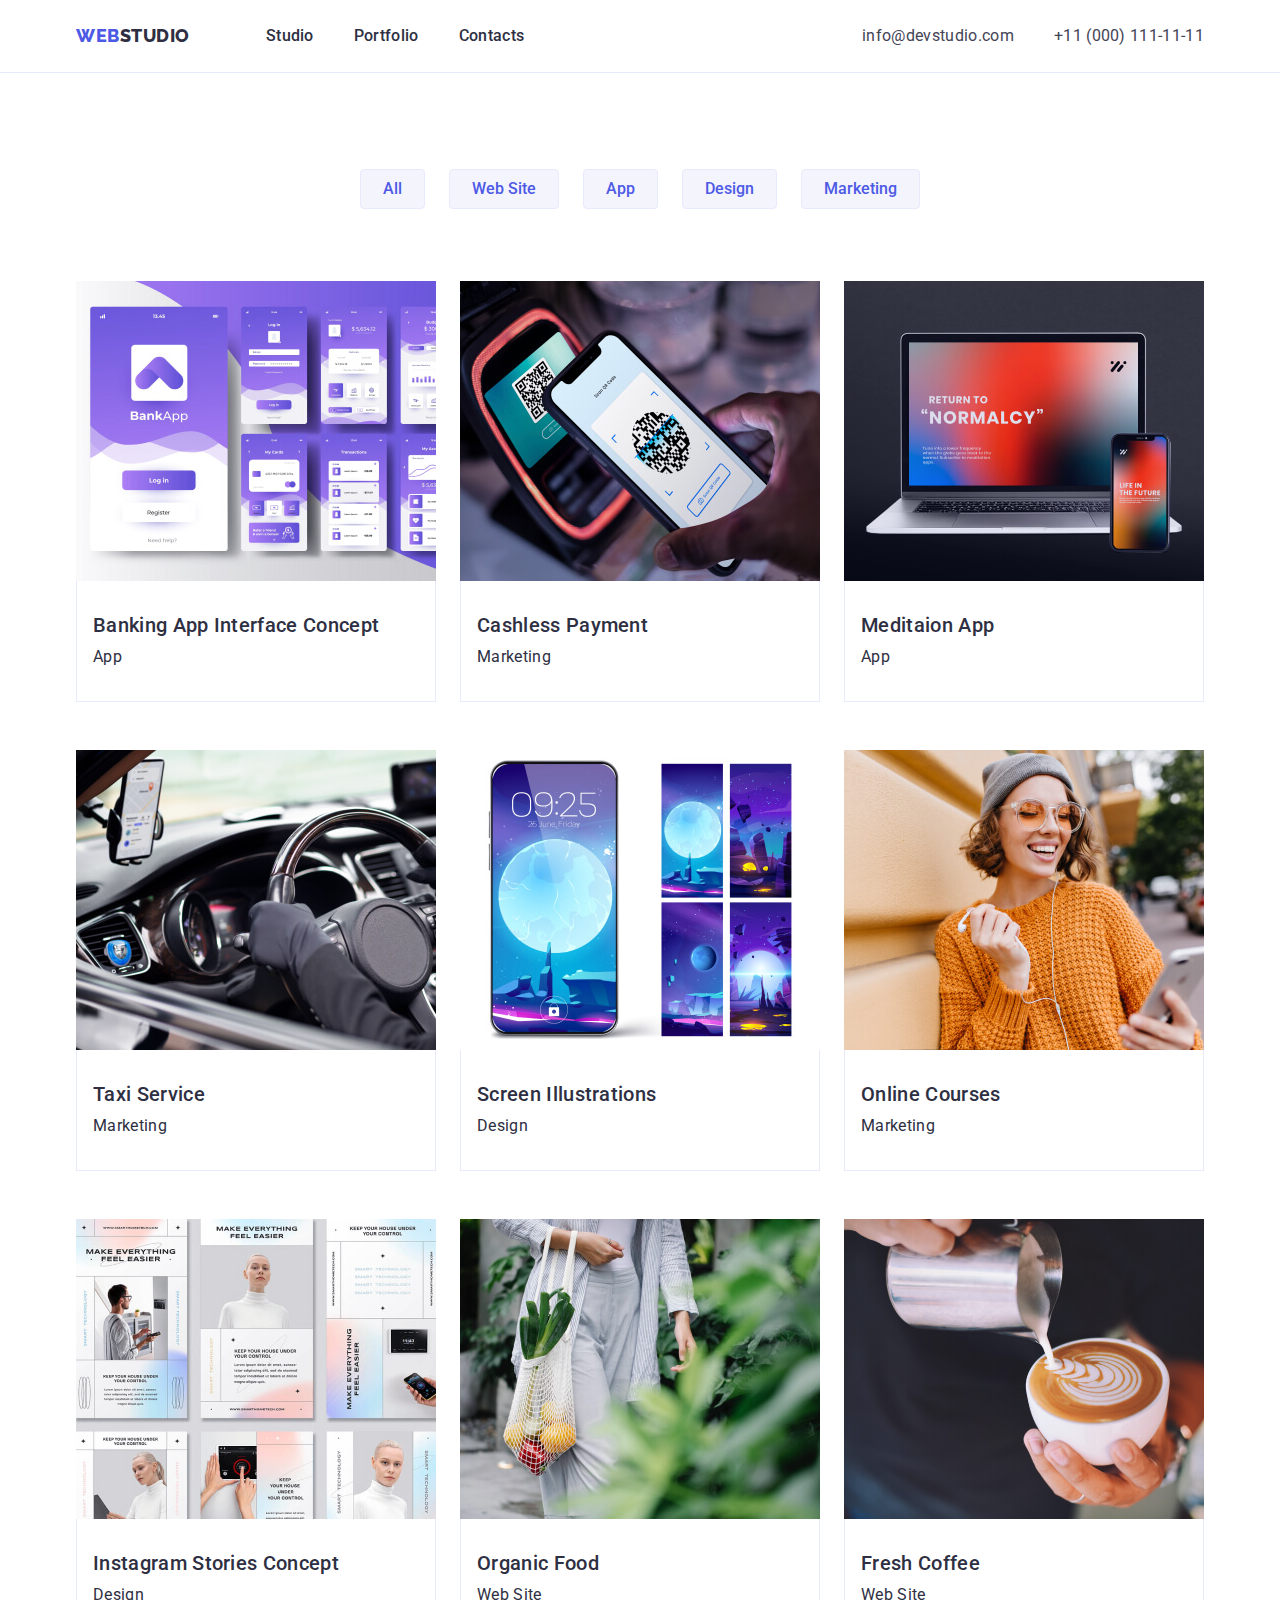
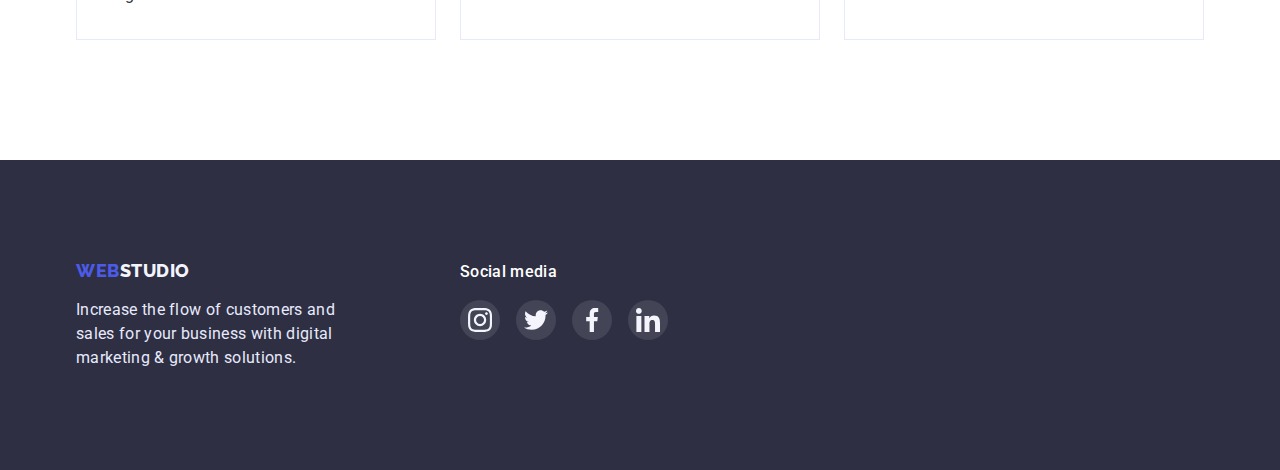
==== portfolio.html @ 0580f4c3 "add modal" ====
<!DOCTYPE html>
<html lang="en">
  <head>
    <meta charset="UTF-8" />
    <meta http-equiv="X-UA-Compatible" content="IE=edge" />
    <meta name="viewport" content="width=device-width, initial-scale=1.0" />

    <title>Portfolio</title>

    <link
      rel="stylesheet"
      href="https://cdn.jsdelivr.net/npm/modern-normalize@1.1.0/modern-normalize.min.css"
    />
    <link rel="preconnect" href="https://fonts.googleapis.com" />
    <link rel="preconnect" href="https://fonts.gstatic.com" crossorigin />
    <link
      href="https://fonts.googleapis.com/css2?family=Raleway:wght@800&family=Roboto:wght@400;500;700&display=swap"
      rel="stylesheet"
    />

    <link rel="stylesheet" href="./css/styles.css" />
  </head>
  <body>
    <header class="header">
      <div class="container page-heder-container">
        <nav class="page-nav">
          <a class="logo" href="./index.html"
            ><span class="logo-web">Web</span>Studio</a
          >
          <ul class="menu-list">
            <li class="menu-item">
              <a class="menu-link link" href="./index.html">Studio</a>
            </li>
            <li class="menu-item">
              <a class="menu-link link" href="./portfolio.html">Portfolio</a>
            </li>
            <li class="menu-item">
              <a class="menu-link link" href="">Contacts</a>
            </li>
          </ul>
        </nav>
        <ul class="header-contacts">
          <li>
            <a class="contact email" href="mailto:info@devstudio.com"
              >info@devstudio.com</a
            >
          </li>
          <li>
            <a class="contact phone" href="tel:+110001111111"
              >+11 (000) 111-11-11</a
            >
          </li>
        </ul>
      </div>
    </header>
    <!-- Main -->
    <main>
      <!-- Filter -->
      <section class="section examples">
        <div class="container">
          <h1 class="visually-hidden">Portfolio</h1>
          <ul class="list examples">
            <li class="filter-item"><button class="filter-btn">All</button></li>
            <li class="filter-item">
              <button class="filter-btn">Web Site</button>
            </li>
            <li class="filter-item"><button class="filter-btn">App</button></li>
            <li class="filter-item">
              <button class="filter-btn">Design</button>
            </li>
            <li class="filter-item">
              <button class="filter-btn">Marketing</button>
            </li>
          </ul>
          <!-- Hero -->
          <h2 class="visually-hidden">Examples</h2>
          <div class="examples-block">
            <ul class="list examples-item">
              <li class="examples-card">
                <a href="#" class="examples-link"><img
                  class="examples-img"
                  src="./images/examples/banking_app.jpg"
                  alt="Banking_App"
                  width="360"
                />
                <div class="card-text">
                  <h3 class="section-subtitle examples-name">
                    Banking App Interface Concept
                  </h3>
                  <p class="product-type">App</p>
                </div></a>
              </li>
              <li class="examples-card">
                <a href="#" class="examples-link"><img
                  class="examples-img"
                  src="./images/examples/cashless_payment_marketing.jpg"
                  alt="Cashless_Payment"
                  width="360"
                />
                <div class="card-text">
                  <h3 class="section-subtitle examples-name">
                    Cashless Payment
                  </h3>
                  <p class="product-type">Marketing</p>
                </div></a>
              </li>
              <li class="examples-card">
                <a href="#" class="examples-link"><img
                  class="examples-img"
                  src="./images/examples/meditaion_app.jpg"
                  alt="Meditaion_App"
                  width="360"
                />
                <div class="card-text">
                  <h3 class="section-subtitle examples-name">Meditaion App</h3>
                  <p class="product-type">App</p>
                </div></a>
              </li>
              <li class="examples-card">
                <a href="#" class="examples-link"><img
                  class="examples-img"
                  src="./images/examples/taxi_service_marketing.jpg"
                  alt="Taxi_Service"
                  width="360"
                />
                <div class="card-text">
                  <h3 class="section-subtitle examples-name">Taxi Service</h3>
                  <p class="product-type">Marketing</p>
                </div></a>
              </li>
              <li class="examples-card">
                <a href="#" class="examples-link"><img
                  class="examples-img"
                  src="./images/examples/screen_illustrations_design.jpg"
                  alt="Screen_Illustrations"
                  width="360"
                />
                <div class="card-text">
                  <h3 class="section-subtitle examples-name">
                    Screen Illustrations
                  </h3>
                  <p class="product-type">Design</p>
                </div></a>
              </li>
              <li class="examples-card">
                <a href="#" class="examples-link"><img
                  class="examples-img"
                  src="./images/examples/online_courses_marketing.jpg"
                  alt="Online_Courses"
                  width="360"
                />
                <div class="card-text">
                  <h3 class="section-subtitle examples-name">Online Courses</h3>
                  <p class="product-type">Marketing</p>
                </div></a>
              </li>
              <li class="examples-card">
                <a href="#" class="examples-link"><img
                  class="examples-img"
                  src="./images/examples/instagram_stories_concept_design.jpg"
                  alt="Instagram_Stories_Concept"
                  width="360"
                />
                <div class="card-text">
                  <h3 class="section-subtitle examples-name">
                    Instagram Stories Concept
                  </h3>
                  <p class="product-type">Design</p>
                </div></a>
              </li>
              <li class="examples-card">
                <a href="#" class="examples-link"><img
                  class="examples-img"
                  src="./images/examples/organic_food_web_site.jpg"
                  alt="Organic_Food"
                  width="360"
                />
                <div class="card-text">
                  <h3 class="section-subtitle examples-name">Organic Food</h3>
                  <p class="product-type">Web Site</p>
                </div></a>
              </li>
              <li class="examples-card">
                <a href="#" class="examples-link"><img
                  class="examples-img"
                  src="./images/examples/fresh_coffee_web_site.jpg"
                  alt="Fresh_Coffee"
                  width="360"
                />
                <div class="card-text">
                  <h3 class="section-subtitle examples-name">Fresh Coffee</h3>
                  <p class="product-type">Web Site</p>
                </div></a>
              </li>
            </ul>
          </div>
        </div>
      </section>
    </main>
    <!-- Footer -->
    <footer class="footer">
      <div class="container footer-content">
        <div><a class="footer-logo" href="./index.html"
          ><span class="logo-web">Web</span>Studio</a
        >
        <p class="footer-description">
          Increase the flow of customers and sales for your business with
          digital marketing & growth solutions.
        </p></div>
        <div class="footer-social-media">
          <p class="footer-subtitle">Social media</p>
          <ul class="list footer-social-media-list">
            <li class="footer-social-media-icon">
              <a href="#"
                ><svg class="footer-social-media-item" width="24" height="24">
                  <use href="./images/icons.svg#icon-instagram"></use></svg
              ></a>
            </li>
            <li class="footer-social-media-icon">
              <a href="#"
                ><svg class="footer-social-media-item" width="24" height="24">
                  <use href="./images/icons.svg#icon-twitter"></use></svg
              ></a>
            </li>
            <li class="footer-social-media-icon">
              <a href="#"
                ><svg class="footer-social-media-item" width="24" height="24">
                  <use href="./images/icons.svg#icon-facebook"></use></svg
              ></a>
            </li>
            <li class="footer-social-media-icon">
              <a href="#"
                ><svg class="footer-social-media-item" width="24" height="24">
                  <use href="./images/icons.svg#icon-linkedin"></use></svg
              ></a>
            </li>
          </ul>
        </div>
      </div>
    </footer>
  </body>
</html>
---- css/styles.css ----
:root {
  --primary-brand-color: #4d5ae5;
  --pressed-state-color: #404bbf;
  --dark-headings-color: #2e2f42;
  --success-messages-color: #31d0aa;
  --dark-body-color: #434455;
  --helper-text-color: #8e8f99;
  --footer-text-color: #e7e9fc;
  --light-mode-color: #f4f4fd;
  --body-dackground-color: #ffffff;
  --customers-background: #e5e5e5;
}

body {
  background-color: var(--body-dackground-color);
  font-weight: 400;
  color: var(--dark-body-color);
  font-family: Roboto, sans-serif;
  letter-spacing: 0.02em;
  font-size: 16px;
  line-height: 1.5;
}

/* =============== COMPONENTS =============== */

* {
  text-decoration: none;
}

h1,
h2,
h3,
h4,
p {
  margin-top: 0;
  margin-bottom: 0;
}

ul,
ol {
  margin-top: 0;
  margin-bottom: 0;
  margin-left: 0;
  padding-left: 0;
  list-style: none;
}

img {
  display: block;
  min-width: 100%;
  height: auto;
}

button {
  cursor: pointer;
}

.section {
  padding-top: 120px;
  padding-bottom: 120px;
}

.link:hover,
.link:focus,
.contact:hover,
.contact:focus {
  color: var(--pressed-state-color);
}

.section-subtitle {
  font-weight: 500;
  font-size: 20px;
  line-height: 1.2;
  margin-bottom: 8px;
}

.description {
  font-size: 16px;
  line-height: 1.5;
}

.section-title {
  font-weight: 700;
  font-size: 36px;
  line-height: 1.11;
  margin-bottom: 72px;
  text-align: center;
}

.container {
  margin: 0 auto;
  max-width: 1158px;
  padding: 0 15px;
}

.visually-hidden {
  position: absolute;
  width: 1px;
  height: 1px;
  margin: -1px;
  border: 0;
  padding: 0;

  white-space: nowrap;
  clip-path: inset(100%);
  clip: rect(0 0 0 0);
  overflow: hidden;
}

/* =============== \COMPONENTS =============== */

/* =============== HEADER =============== */
.header {
  border-bottom: 1px solid #e7e9fc;
}

.page-heder-container {
  display: flex;
  align-items: center;
}

.page-nav {
  display: flex;
  align-items: center;
}

.menu-list {
  display: flex;
  align-items: center;
}

.header-contacts {
  display: flex;
  align-items: center;
  margin-left: auto;
}

.contact.email {
  margin-right: 40px;
}

.contact.email,
.contact.phone {
  display: block;
  padding-top: 24px;
  padding-bottom: 24px;
}

.menu-item:not(:last-child) {
  margin-right: 40px;
}

.logo {
  color: var(--dark-headings-color);
  font-family: "Raleway", sans-serif;
  font-weight: 800;
  font-size: 18px;
  line-height: 1.2;
  display: flex;
  letter-spacing: 0.03em;
  text-transform: uppercase;
  margin-right: 76px;
  padding-top: 24px;
  padding-bottom: 24px;
}

.logo-web {
  color: var(--primary-brand-color);
}
/* nav section */
.link {
  display: block;
  padding-top: 24px;
  padding-bottom: 24px;
  color: var(--dark-headings-color);
  font-weight: 500;
  font-size: 16px;
  line-height: 1.5;
  text-decoration: none;
}

.contact {
  color: var(--dark-body-color);
  font-style: normal;
  font-size: 16px;
  line-height: 1.5;
  text-decoration: none;
  text-transform: none;
}

/* =============== \HEADER =============== */

/* =============== HERO =============== */

.section-hero {
  padding-top: 188px;
  padding-bottom: 188px;
  max-width: 1440;
  text-align: center;
  background-image: linear-gradient(
      rgba(46, 47, 66, 0.7),
      rgba(46, 47, 66, 0.7)
    ),
    url(../images/people-office.jpg);
  background-position: center;
  background-repeat: no-repeat;
  background-size: cover;
}

.hero-title {
  max-width: 496px;
  margin-left: auto;
  margin-right: auto;

  color: #ffffff;
  font-size: 56px;
  line-height: 1.1;
  text-align: center;
  margin-bottom: 48px;
}

.button {
  display: inline-block;
  border-radius: 4px;
  padding: 16px 32px;
  font-weight: 500;
  color: #ffffff;
  background-color: var(--primary-brand-color);
  border: 1px solid transparent;
}

.button:hover,
.button:focus {
  background-color: var(--pressed-state-color);
}

/* =============== \HERO =============== */

/* =============== ADVANTAGES =============== */

.section.advantages {
  padding-bottom: 60px;
}

.list.advantages-list {
  display: flex;
  justify-content: space-between;
}

.advantages-wrapper {
  display: flex;
  width: 264px;
  height: 112px;
  background-color: var(--light-mode-color);
  border-radius: 4px;
  margin-bottom: 8px;
  justify-content: center;
  align-items: center;
}

.advantages-item:not(:last-child) {
  margin-right: 24px;
}

/* =============== \ADVANTAGES =============== */

/* =============== WORKS =============== */

.section.works {
  padding-top: 60px;
}

.works-img {
  display: flex;
  flex-wrap: wrap;
  gap: 24px;
}

/* =============== \WORKS =============== */

/* =============== TEAM =============== */

.team {
  background-color: var(--light-mode-color);
}

.employees {
  display: flex;
  flex-wrap: wrap;
  gap: 24px;
}

.employees-card div {
  padding-top: 32px;
  padding-bottom: 32px;
  text-align: center;
}

.employees-card div p {
  margin-bottom: 8px;
}

.employees-card {
  flex-basis: calc((100% - 72px) / 4);
  background-color: #ffffff;
  box-shadow: 0px 1px 6px rgba(46, 47, 66, 0.08),
    0px 1px 1px rgba(46, 47, 66, 0.16), 0px 2px 1px rgba(46, 47, 66, 0.08);
  border-radius: 0px 0px 4px 4px;
}

.social-media-list {
  display: flex;
  padding-left: 16px;
  padding-right: 16px;
  justify-content: space-between;
  align-items: center;
}

.social-media-icon a {
  display: inline-flex;
  justify-content: center;
  align-items: center;
  padding: 4px;
  border-radius: 9999px;
  width: 40px;
  height: 40px;
  background-color: var(--primary-brand-color);
  border-radius: 50%;
}

.social-media-icon a:hover,
.social-media-icon a:focus {
  background-color: var(--pressed-state-color);
}

.social-media-item {
  display: inline-flex;
  justify-content: center;
  align-items: center;
  fill: var(--light-mode-color);
}

/* =============== \TEAM =============== */

/* =============== Customers =============== */

.customers {
  text-align: center;
}

.customers-list {
  display: flex;
  justify-content: space-between;
}

.customers-list-item {
  display: flex;
  justify-content: center;
  align-items: center;
}

.customers-list-link {
  display: flex;
  width: 168px;
  justify-content: center;
  align-items: center;
  height: 88px;
  border: 1px solid var(--helper-text-color);
  border-radius: 4px;
  fill: var(--helper-text-color);
}

.customers-list-link:hover,
.customers-list-link:focus {
  border: 1px solid var(--pressed-state-color);
  fill: var(--pressed-state-color);
  transition: 0.3s;
}

/* =============== Customers =============== */

/* =============== FOOTER =============== */

.footer {
  padding-top: 100px;
  padding-bottom: 100px;
  background-color: var(--dark-headings-color);
}

.footer-content {
  display: flex;
  align-items: baseline;
}

.footer-logo {
  color: var(--light-mode-color);
  font-family: "Raleway", sans-serif;
  font-weight: 800;
  font-size: 18px;
  line-height: 1.2;
  display: flex;
  letter-spacing: 0.03em;
  text-transform: uppercase;
  text-decoration: none;
  margin-bottom: 16px;
}

.footer-description {
  max-width: 264px;
  color: var(--footer-text-color);
}

.footer-subtitle {
  font-weight: 500;
  color: #ffffff;
  margin-bottom: 16px;
}

.footer-social-media-list {
  display: flex;
  max-width: 208px;
  align-items: center;
  gap: 16px;
}

.footer-social-media {
  margin-left: 120px;
}

.footer-social-media-icon a {
  display: inline-flex;
  justify-content: center;
  align-items: center;
  border-radius: 9999px;
  width: 40px;
  height: 40px;
  background-color: var(--dark-body-color);
}

.footer-social-media-icon a:hover,
.footer-social-media-icon a:focus {
  background-color: var(--success-messages-color);
}

.footer-social-media-item {
  display: inline-flex;
  justify-content: center;
  align-items: center;
  fill: var(--light-mode-color);
}

/* =============== \FOOTER =============== */

/* =============== PORTFOLIO =============== */

.section.examples {
  padding-top: 96px;
}

.list.examples {
  margin-bottom: 72px;
  gap: 24px;
}

.filter-btn {
  display: inline-block;
  border-radius: 4px;
  padding: 10px 22px;
  font-weight: 500;
  color: var(--primary-brand-color);
  background-color: var(--light-mode-color);
  border: 1px solid var(--footer-text-color);
}

.filter-btn:hover,
.filter-btn:focus {
  color: var(--body-dackground-color);
  background-color: var(--pressed-state-color);
  box-shadow: 0px 3px 1px rgba(0, 0, 0, 0.1), 0px 2px 1px rgba(0, 0, 0, 0.08),
    0px 2px 2px rgba(0, 0, 0, 0.12);
}

.examples {
  display: flex;
  justify-content: center;
}

.examples-item {
  display: flex;
  flex-wrap: wrap;
  gap: 48px 24px;
}

.card-text {
  padding-top: 32px;
  padding-bottom: 32px;
  padding-left: 16px;
  border: 1px solid #e7e9fc;
  border-top: none;
}

.examples-card {
  width: calc((100% - 2 * 24px) / 3);
  min-width: 360px;
}

.examples-link {
  display: block;
  color: var(--dark-headings-color)
}

.examples-link:hover {
  cursor: pointer;
  box-shadow: 0px 1px 6px rgba(46, 47, 66, 0.08),
    0px 1px 1px rgba(46, 47, 66, 0.16), 0px 2px 1px rgba(46, 47, 66, 0.08);
}

/* =============== /PORTFOLIO =============== */
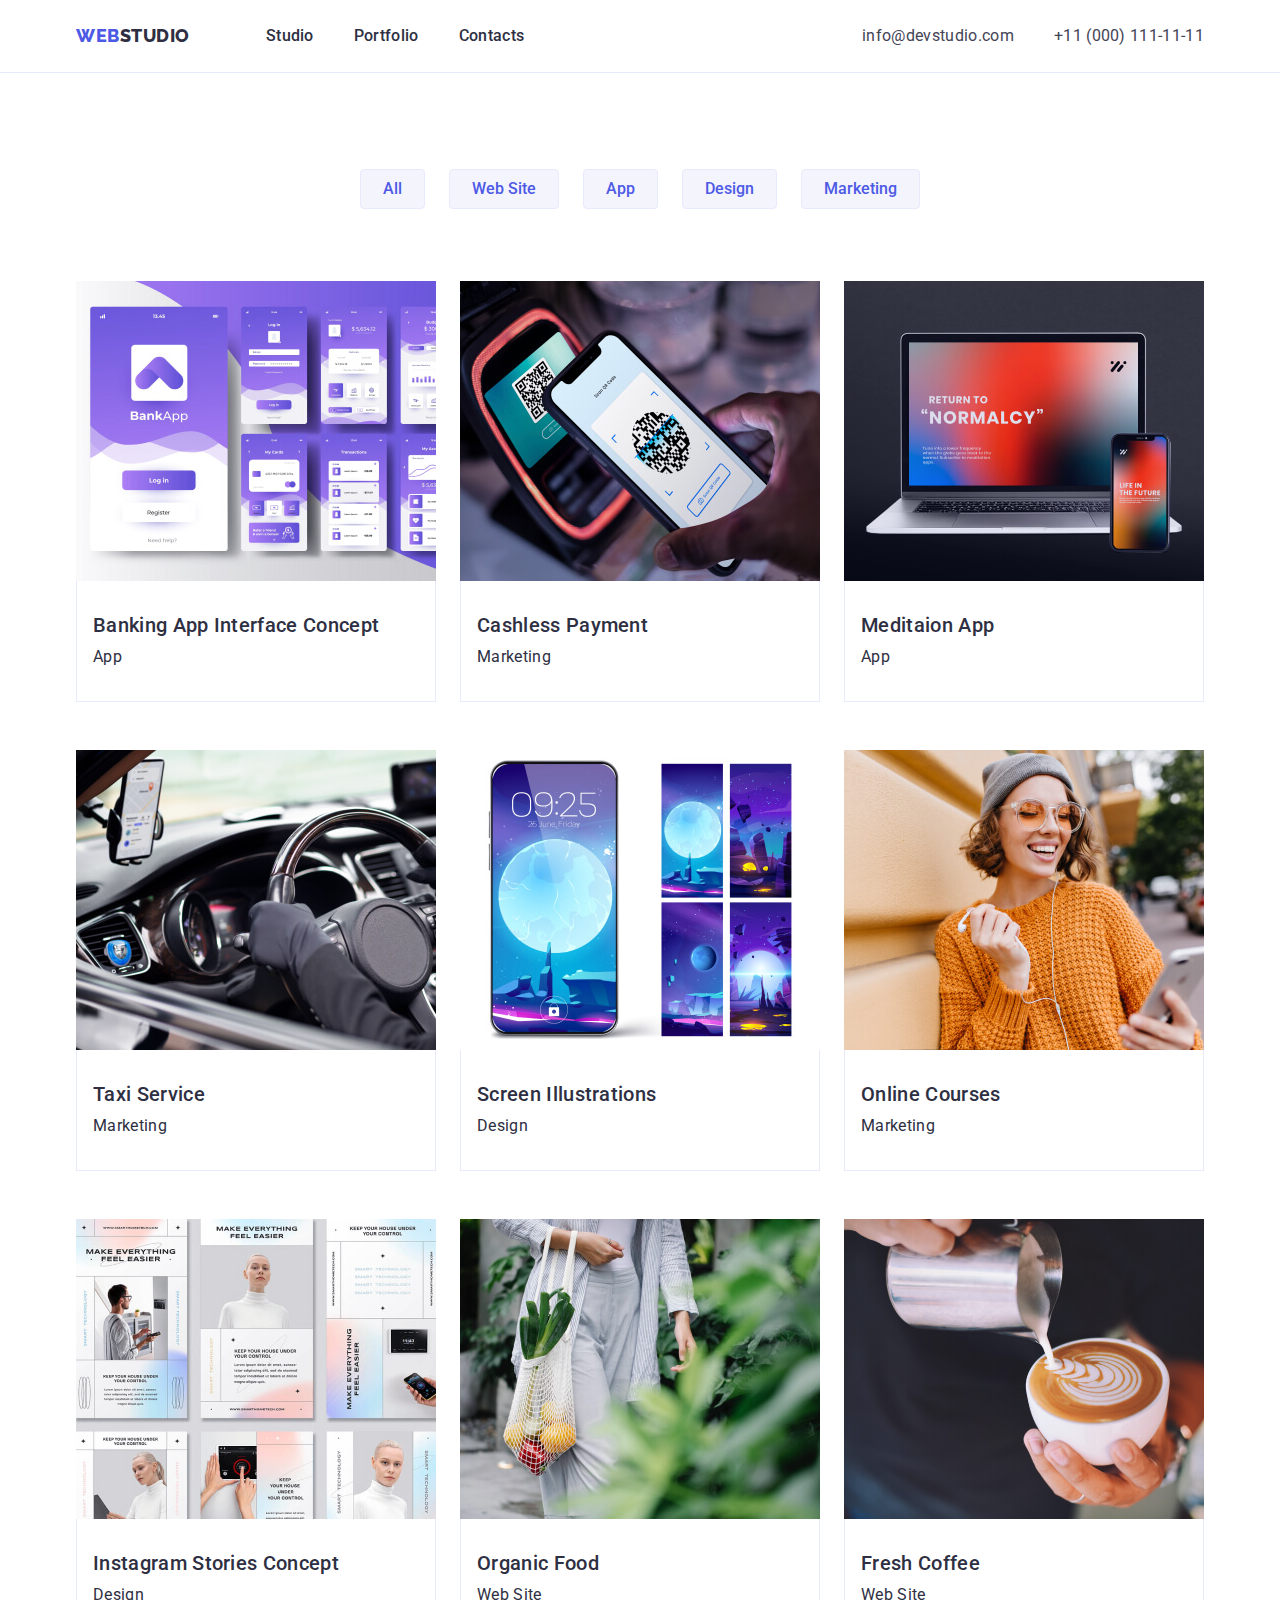
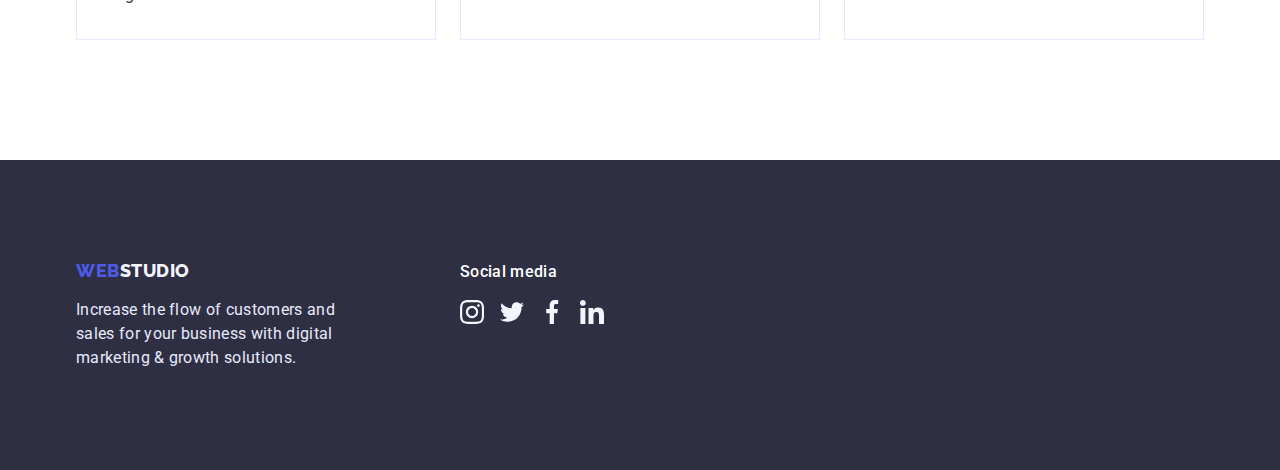
==== commit 6aa1f63e: "add modal" ====
--- a/portfolio.html
+++ b/portfolio.html
@@ -77,120 +77,205 @@
           <div class="examples-block">
             <ul class="list examples-item">
               <li class="examples-card">
-                <a href="#" class="examples-link"><img
-                  class="examples-img"
-                  src="./images/examples/banking_app.jpg"
-                  alt="Banking_App"
-                  width="360"
-                />
-                <div class="card-text">
-                  <h3 class="section-subtitle examples-name">
-                    Banking App Interface Concept
-                  </h3>
-                  <p class="product-type">App</p>
-                </div></a>
-              </li>
-              <li class="examples-card">
-                <a href="#" class="examples-link"><img
-                  class="examples-img"
-                  src="./images/examples/cashless_payment_marketing.jpg"
-                  alt="Cashless_Payment"
-                  width="360"
-                />
-                <div class="card-text">
-                  <h3 class="section-subtitle examples-name">
-                    Cashless Payment
-                  </h3>
-                  <p class="product-type">Marketing</p>
-                </div></a>
-              </li>
-              <li class="examples-card">
-                <a href="#" class="examples-link"><img
-                  class="examples-img"
-                  src="./images/examples/meditaion_app.jpg"
-                  alt="Meditaion_App"
-                  width="360"
-                />
-                <div class="card-text">
-                  <h3 class="section-subtitle examples-name">Meditaion App</h3>
-                  <p class="product-type">App</p>
-                </div></a>
-              </li>
-              <li class="examples-card">
-                <a href="#" class="examples-link"><img
-                  class="examples-img"
-                  src="./images/examples/taxi_service_marketing.jpg"
-                  alt="Taxi_Service"
-                  width="360"
-                />
-                <div class="card-text">
-                  <h3 class="section-subtitle examples-name">Taxi Service</h3>
-                  <p class="product-type">Marketing</p>
-                </div></a>
-              </li>
-              <li class="examples-card">
-                <a href="#" class="examples-link"><img
-                  class="examples-img"
-                  src="./images/examples/screen_illustrations_design.jpg"
-                  alt="Screen_Illustrations"
-                  width="360"
-                />
-                <div class="card-text">
-                  <h3 class="section-subtitle examples-name">
-                    Screen Illustrations
-                  </h3>
-                  <p class="product-type">Design</p>
-                </div></a>
-              </li>
-              <li class="examples-card">
-                <a href="#" class="examples-link"><img
-                  class="examples-img"
-                  src="./images/examples/online_courses_marketing.jpg"
-                  alt="Online_Courses"
-                  width="360"
-                />
-                <div class="card-text">
-                  <h3 class="section-subtitle examples-name">Online Courses</h3>
-                  <p class="product-type">Marketing</p>
-                </div></a>
-              </li>
-              <li class="examples-card">
-                <a href="#" class="examples-link"><img
-                  class="examples-img"
-                  src="./images/examples/instagram_stories_concept_design.jpg"
-                  alt="Instagram_Stories_Concept"
-                  width="360"
-                />
-                <div class="card-text">
-                  <h3 class="section-subtitle examples-name">
-                    Instagram Stories Concept
-                  </h3>
-                  <p class="product-type">Design</p>
-                </div></a>
-              </li>
-              <li class="examples-card">
-                <a href="#" class="examples-link"><img
-                  class="examples-img"
-                  src="./images/examples/organic_food_web_site.jpg"
-                  alt="Organic_Food"
-                  width="360"
-                />
-                <div class="card-text">
-                  <h3 class="section-subtitle examples-name">Organic Food</h3>
-                  <p class="product-type">Web Site</p>
-                </div></a>
-              </li>
-              <li class="examples-card">
-                <a href="#" class="examples-link"><img
-                  class="examples-img"
-                  src="./images/examples/fresh_coffee_web_site.jpg"
-                  alt="Fresh_Coffee"
-                  width="360"
-                />
-                <div class="card-text">
-                  <h3 class="section-subtitle examples-name">Fresh Coffee</h3>
-                  <p class="product-type">Web Site</p>
-                </div></a>
+                <a href="#" class="examples-link"
+                  ><div class="examples-card-img-wraper">
+                    <img
+                      class="examples-img"
+                      src="./images/examples/banking_app.jpg"
+                      alt="Banking_App"
+                      width="360"
+                    />
+                    <p class="overlay">
+                      14 Stylish and User-Friendly App Design Concepts · Task
+                      Manager App · Calorie Tracker App · Exotic Fruit Ecommerce
+                      App · Cloud Storage App
+                    </p>
+                  </div>
+                  <div class="card-text">
+                    <h3 class="section-subtitle examples-name">
+                      Banking App Interface Concept
+                    </h3>
+                    <p class="product-type">App</p>
+                  </div></a
+                >
+              </li>
+              <li class="examples-card">
+                <a href="#" class="examples-link"
+                  ><div class="examples-card-img-wraper">
+                    <img
+                      class="examples-img"
+                      src="./images/examples/cashless_payment_marketing.jpg"
+                      alt="Cashless_Payment"
+                      width="360"
+                    />
+                    <p class="overlay">
+                      14 Stylish and User-Friendly App Design Concepts · Task
+                      Manager App · Calorie Tracker App · Exotic Fruit Ecommerce
+                      App · Cloud Storage App
+                    </p>
+                  </div>
+                  <div class="card-text">
+                    <h3 class="section-subtitle examples-name">
+                      Cashless Payment
+                    </h3>
+                    <p class="product-type">Marketing</p>
+                  </div></a
+                >
+              </li>
+              <li class="examples-card">
+                <a href="#" class="examples-link"
+                  ><div class="examples-card-img-wraper">
+                    <img
+                      class="examples-img"
+                      src="./images/examples/meditaion_app.jpg"
+                      alt="Meditaion_App"
+                      width="360"
+                    />
+                    <p class="overlay">
+                      14 Stylish and User-Friendly App Design Concepts · Task
+                      Manager App · Calorie Tracker App · Exotic Fruit Ecommerce
+                      App · Cloud Storage App
+                    </p>
+                  </div>
+                  <div class="card-text">
+                    <h3 class="section-subtitle examples-name">
+                      Meditaion App
+                    </h3>
+                    <p class="product-type">App</p>
+                  </div></a
+                >
+              </li>
+              <li class="examples-card">
+                <a href="#" class="examples-link"
+                  ><div class="examples-card-img-wraper">
+                    <img
+                      class="examples-img"
+                      src="./images/examples/taxi_service_marketing.jpg"
+                      alt="Taxi_Service"
+                      width="360"
+                    />
+                    <p class="overlay">
+                      14 Stylish and User-Friendly App Design Concepts · Task
+                      Manager App · Calorie Tracker App · Exotic Fruit Ecommerce
+                      App · Cloud Storage App
+                    </p>
+                  </div>
+                  <div class="card-text">
+                    <h3 class="section-subtitle examples-name">Taxi Service</h3>
+                    <p class="product-type">Marketing</p>
+                  </div></a
+                >
+              </li>
+              <li class="examples-card">
+                <a href="#" class="examples-link"
+                  ><div class="examples-card-img-wraper">
+                    <img
+                      class="examples-img"
+                      src="./images/examples/screen_illustrations_design.jpg"
+                      alt="Screen_Illustrations"
+                      width="360"
+                    />
+                    <p class="overlay">
+                      14 Stylish and User-Friendly App Design Concepts · Task
+                      Manager App · Calorie Tracker App · Exotic Fruit Ecommerce
+                      App · Cloud Storage App
+                    </p>
+                  </div>
+                  <div class="card-text">
+                    <h3 class="section-subtitle examples-name">
+                      Screen Illustrations
+                    </h3>
+                    <p class="product-type">Design</p>
+                  </div></a
+                >
+              </li>
+              <li class="examples-card">
+                <a href="#" class="examples-link"
+                  ><div class="examples-card-img-wraper">
+                    <img
+                      class="examples-img"
+                      src="./images/examples/online_courses_marketing.jpg"
+                      alt="Online_Courses"
+                      width="360"
+                    />
+                    <p class="overlay">
+                      14 Stylish and User-Friendly App Design Concepts · Task
+                      Manager App · Calorie Tracker App · Exotic Fruit Ecommerce
+                      App · Cloud Storage App
+                    </p>
+                  </div>
+                  <div class="card-text">
+                    <h3 class="section-subtitle examples-name">
+                      Online Courses
+                    </h3>
+                    <p class="product-type">Marketing</p>
+                  </div></a
+                >
+              </li>
+              <li class="examples-card">
+                <a href="#" class="examples-link"
+                  ><div class="examples-card-img-wraper">
+                    <img
+                      class="examples-img"
+                      src="./images/examples/instagram_stories_concept_design.jpg"
+                      alt="Instagram_Stories_Concept"
+                      width="360"
+                    />
+                    <p class="overlay">
+                      14 Stylish and User-Friendly App Design Concepts · Task
+                      Manager App · Calorie Tracker App · Exotic Fruit Ecommerce
+                      App · Cloud Storage App
+                    </p>
+                  </div>
+                  <div class="card-text">
+                    <h3 class="section-subtitle examples-name">
+                      Instagram Stories Concept
+                    </h3>
+                    <p class="product-type">Design</p>
+                  </div></a
+                >
+              </li>
+              <li class="examples-card">
+                <a href="#" class="examples-link"
+                  ><div class="examples-card-img-wraper">
+                    <img
+                      class="examples-img"
+                      src="./images/examples/organic_food_web_site.jpg"
+                      alt="Organic_Food"
+                      width="360"
+                    />
+                    <p class="overlay">
+                      14 Stylish and User-Friendly App Design Concepts · Task
+                      Manager App · Calorie Tracker App · Exotic Fruit Ecommerce
+                      App · Cloud Storage App
+                    </p>
+                  </div>
+                  <div class="card-text">
+                    <h3 class="section-subtitle examples-name">Organic Food</h3>
+                    <p class="product-type">Web Site</p>
+                  </div></a
+                >
+              </li>
+              <li class="examples-card">
+                <a href="#" class="examples-link"
+                  ><div class="examples-card-img-wraper">
+                    <img
+                      class="examples-img"
+                      src="./images/examples/fresh_coffee_web_site.jpg"
+                      alt="Fresh_Coffee"
+                      width="360"
+                    />
+                    <p class="overlay">
+                      14 Stylish and User-Friendly App Design Concepts · Task
+                      Manager App · Calorie Tracker App · Exotic Fruit Ecommerce
+                      App · Cloud Storage App
+                    </p>
+                  </div>
+                  <div class="card-text">
+                    <h3 class="section-subtitle examples-name">Fresh Coffee</h3>
+                    <p class="product-type">Web Site</p>
+                  </div></a
+                >
               </li>
             </ul>
           </div>
@@ -200,13 +285,15 @@
     <!-- Footer -->
     <footer class="footer">
       <div class="container footer-content">
-        <div><a class="footer-logo" href="./index.html"
-          ><span class="logo-web">Web</span>Studio</a
-        >
-        <p class="footer-description">
-          Increase the flow of customers and sales for your business with
-          digital marketing & growth solutions.
-        </p></div>
+        <div>
+          <a class="footer-logo" href="./index.html"
+            ><span class="logo-web">Web</span>Studio</a
+          >
+          <p class="footer-description">
+            Increase the flow of customers and sales for your business with
+            digital marketing & growth solutions.
+          </p>
+        </div>
         <div class="footer-social-media">
           <p class="footer-subtitle">Social media</p>
           <ul class="list footer-social-media-list">
--- a/css/styles.css
+++ b/css/styles.css
@@ -177,6 +177,7 @@
   font-size: 16px;
   line-height: 1.5;
   text-decoration: none;
+  transition: color 250ms cubic-bezier(0.4, 0, 0.2, 1);
 }
 
 .contact {
@@ -186,6 +187,7 @@
   line-height: 1.5;
   text-decoration: none;
   text-transform: none;
+  transition: color 250ms cubic-bezier(0.4, 0, 0.2, 1);
 }
 
 /* =============== \HEADER =============== */
@@ -195,7 +197,8 @@
 .section-hero {
   padding-top: 188px;
   padding-bottom: 188px;
-  max-width: 1440;
+  max-width: 1440px;
+  margin: auto;
   text-align: center;
   background-image: linear-gradient(
       rgba(46, 47, 66, 0.7),
@@ -227,6 +230,7 @@
   color: #ffffff;
   background-color: var(--primary-brand-color);
   border: 1px solid transparent;
+  transition: background-color 250ms cubic-bezier(0.4, 0, 0.2, 1);
 }
 
 .button:hover,
@@ -316,7 +320,7 @@
   align-items: center;
 }
 
-.social-media-icon a {
+.social-media-link {
   display: inline-flex;
   justify-content: center;
   align-items: center;
@@ -324,12 +328,13 @@
   border-radius: 9999px;
   width: 40px;
   height: 40px;
+  transition: background-color 250ms cubic-bezier(0.4, 0, 0.2, 1);
   background-color: var(--primary-brand-color);
   border-radius: 50%;
 }
 
-.social-media-icon a:hover,
-.social-media-icon a:focus {
+.social-media-link:hover,
+.social-media-link:focus {
   background-color: var(--pressed-state-color);
 }
 
@@ -342,7 +347,7 @@
 
 /* =============== \TEAM =============== */
 
-/* =============== Customers =============== */
+/* =============== CUSTOMERS =============== */
 
 .customers {
   text-align: center;
@@ -361,23 +366,31 @@
 
 .customers-list-link {
   display: flex;
+  justify-content: center;
+  align-items: center;
   width: 168px;
-  justify-content: center;
-  align-items: center;
   height: 88px;
+  transition: border-color 250ms cubic-bezier(0.4, 0, 0.2, 1);
   border: 1px solid var(--helper-text-color);
   border-radius: 4px;
-  fill: var(--helper-text-color);
-}
+  }
 
 .customers-list-link:hover,
 .customers-list-link:focus {
   border: 1px solid var(--pressed-state-color);
-  fill: var(--pressed-state-color);
-  transition: 0.3s;
-}
-
-/* =============== Customers =============== */
+  }
+
+  .customers-list-item{
+    fill: var(--helper-text-color);
+    transition: fill 250ms cubic-bezier(0.4, 0, 0.2, 1);
+  }
+
+  .customers-list-link:hover .customers-list-item,
+  .customers-list-link:focus .customers-list-item {
+    fill: var(--pressed-state-color);
+  }
+
+/* =============== /CUSTOMERS============== */
 
 /* =============== FOOTER =============== */
 
@@ -427,18 +440,12 @@
   margin-left: 120px;
 }
 
-.footer-social-media-icon a {
-  display: inline-flex;
-  justify-content: center;
-  align-items: center;
-  border-radius: 9999px;
-  width: 40px;
-  height: 40px;
+.footer-social-media-link {
   background-color: var(--dark-body-color);
 }
 
-.footer-social-media-icon a:hover,
-.footer-social-media-icon a:focus {
+.footer-social-media-link:hover,
+.footer-social-media-link:focus {
   background-color: var(--success-messages-color);
 }
 
@@ -467,6 +474,9 @@
   border-radius: 4px;
   padding: 10px 22px;
   font-weight: 500;
+  transition: color 250ms cubic-bezier(0.4, 0, 0.2, 1),
+    background-color 250ms cubic-bezier(0.4, 0, 0.2, 1),
+    box-shadow 250ms cubic-bezier(0.4, 0, 0.2, 1);
   color: var(--primary-brand-color);
   background-color: var(--light-mode-color);
   border: 1px solid var(--footer-text-color);
@@ -506,13 +516,111 @@
 
 .examples-link {
   display: block;
-  color: var(--dark-headings-color)
-}
-
-.examples-link:hover {
+  color: var(--dark-headings-color);
+}
+
+.examples-link:hover,
+.examples-link:focus {
   cursor: pointer;
   box-shadow: 0px 1px 6px rgba(46, 47, 66, 0.08),
     0px 1px 1px rgba(46, 47, 66, 0.16), 0px 2px 1px rgba(46, 47, 66, 0.08);
 }
 
+.overlay {
+  position: absolute;
+  width: 100%;
+  height: 100%;
+  color: var(--light-mode-color);
+  background-color: var(--primary-brand-color);
+
+  overflow: auto;
+  transform: translateY(100%);
+  transition: transform 250ms cubic-bezier(0.4, 0, 0.2, 1),
+    box-shadow 250ms cubic-bezier(0.4, 0, 0.2, 1);
+  left: 0;
+  top: 0;
+
+  padding-top: 40px;
+  padding-left: 32px;
+  padding-right: 32px;
+}
+
+.examples-card-img-wraper {
+  position: relative;
+  overflow: hidden;
+}
+
+.examples-link:hover .overlay,
+.examples-link:focus .overlay {
+  transform: translateY(0);
+}
+
 /* =============== /PORTFOLIO =============== */
+
+/* =============== MODAL WINDOW =============== */
+
+.backdrop {
+  position: fixed;
+  top: 0;
+  left: 0;
+  z-index: 100;
+  width: 100%;
+  height: 100%;
+  background-color: rgba(46, 47, 66, 0.4);
+  transition: opacity 250ms cubic-bezier(0.4, 0, 0.2, 1),
+    visibility 250ms cubic-bezier(0.4, 0, 0.2, 1);
+}
+
+.modal {
+  position: absolute;
+  top: 50%;
+  left: 50%;
+  transform: translate(-50%, -50%);
+  width: 408px;
+  height: 576px;
+  background: #fcfcfc;
+  box-shadow: 0px 1px 1px rgba(0, 0, 0, 0.14), 0px 1px 3px rgba(0, 0, 0, 0.12),
+    0px 2px 1px rgba(0, 0, 0, 0.2);
+  border-radius: 4px;
+}
+
+.modal-close-btn {
+  position: absolute;
+  top: 24px;
+  right: 24px;
+  display: flex;
+  justify-content: center;
+  align-items: center;
+  padding: 0px;
+  width: 24px;
+  height: 24px;
+  background-color: #e7e9fc;
+  border: 1px solid rgba(0, 0, 0, 0.1);
+  transition: background-color 250ms cubic-bezier(0.4, 0, 0.2, 1),
+    border-color 250ms cubic-bezier(0.4, 0, 0.2, 1);
+  border-radius: 50%;
+}
+
+.close-btn-icon {
+  fill: var(--dark-headings-color);
+  transition: fill 250ms cubic-bezier(0.4, 0, 0.2, 1);
+}
+
+.modal-close-btn:hover,
+.modal-close-btn:focus {
+  background-color: var(--pressed-state-color);
+  border: 1px solid var(--pressed-state-color);
+}
+
+.modal-close-btn:hover .close-btn-icon,
+.modal-close-btn:focus .close-btn-icon {
+  fill: #ffffff;
+}
+
+.backdrop.is-hidden {
+  opacity: 0;
+  visibility: hidden;
+  pointer-events: none;
+}
+
+/* =============== /MODAL WINDOW =============== */
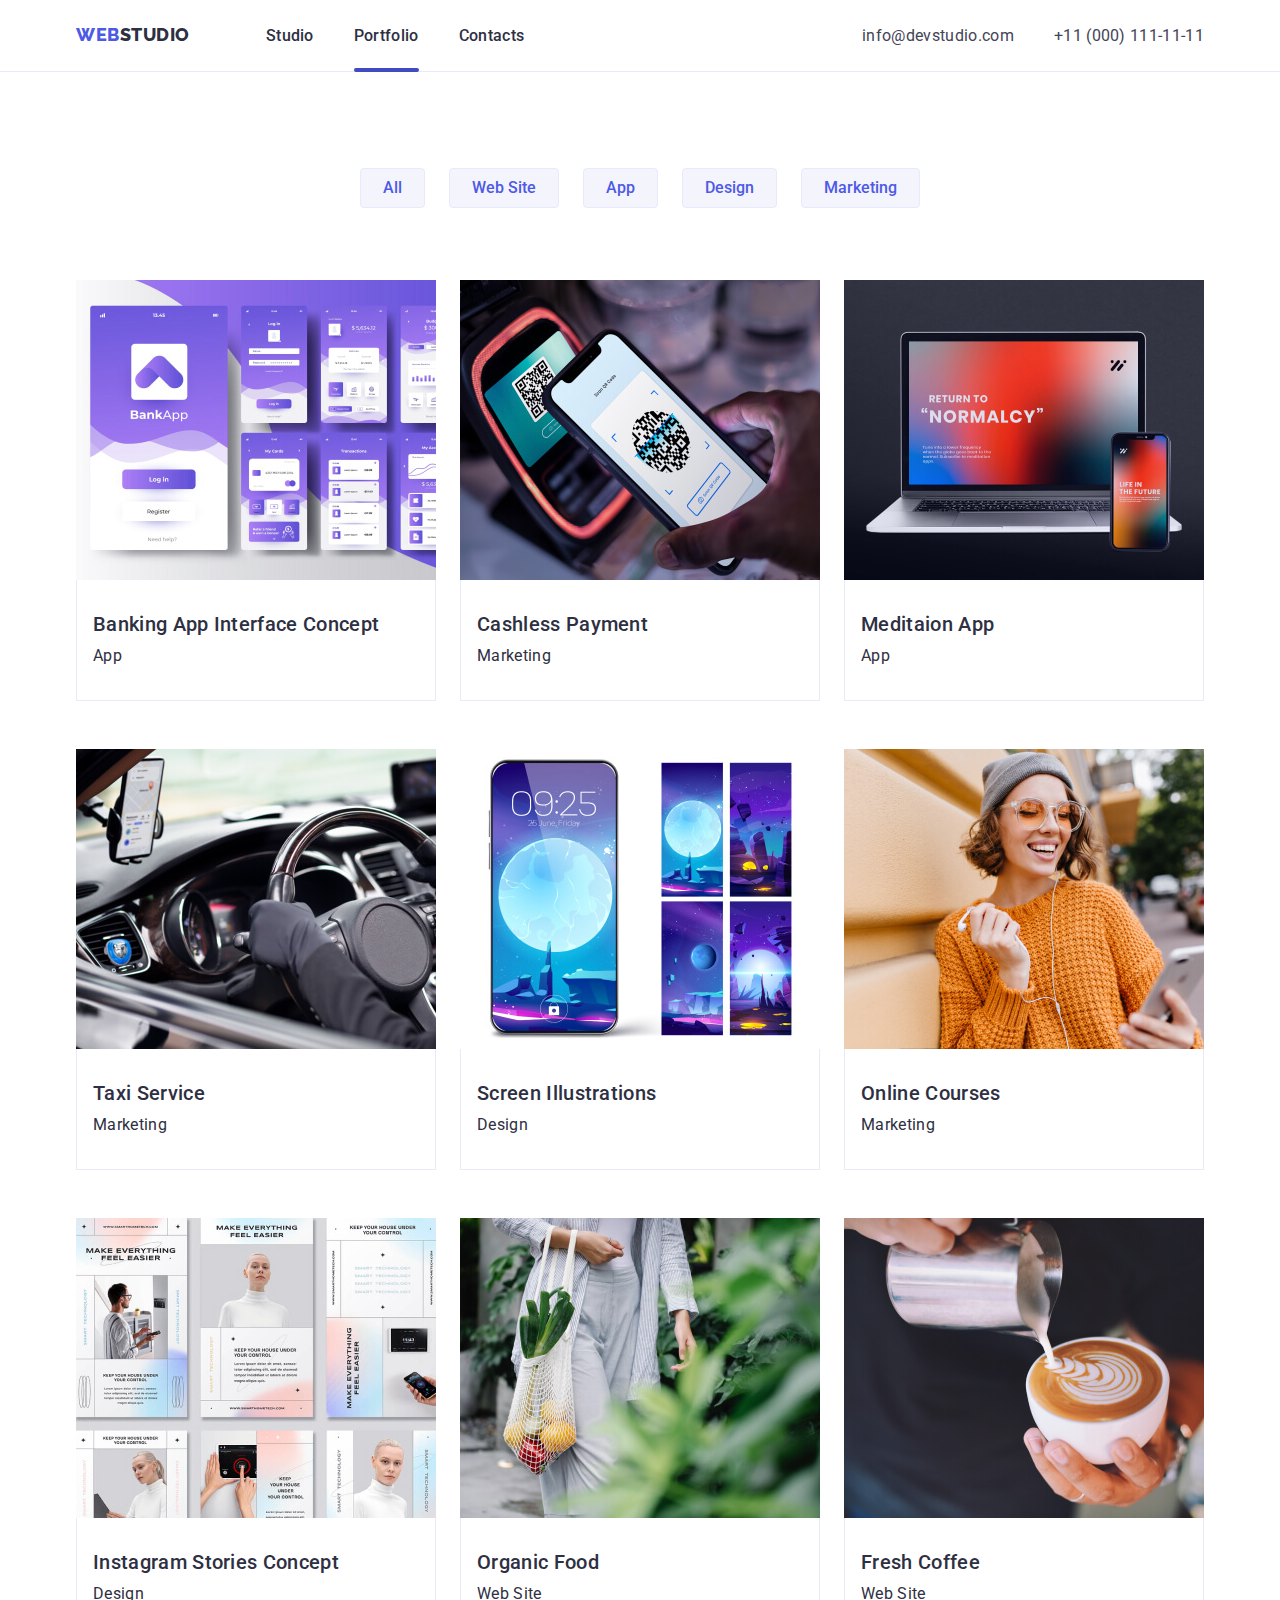
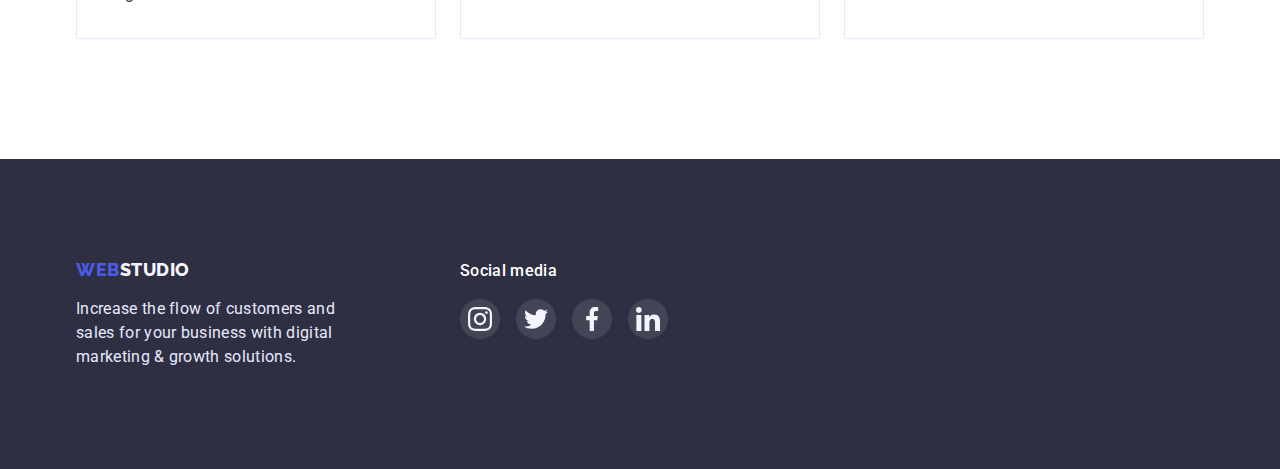
==== commit 00d40b61: "update css" ====
--- a/portfolio.html
+++ b/portfolio.html
@@ -32,7 +32,9 @@
               <a class="menu-link link" href="./index.html">Studio</a>
             </li>
             <li class="menu-item">
-              <a class="menu-link link" href="./portfolio.html">Portfolio</a>
+              <a class="menu-link link activ-link" href="./portfolio.html"
+                >Portfolio</a
+              >
             </li>
             <li class="menu-item">
               <a class="menu-link link" href="">Contacts</a>
@@ -54,7 +56,7 @@
       </div>
     </header>
     <!-- Main -->
-    <main>
+    <main class="main-studio">
       <!-- Filter -->
       <section class="section examples">
         <div class="container">
@@ -298,25 +300,41 @@
           <p class="footer-subtitle">Social media</p>
           <ul class="list footer-social-media-list">
             <li class="footer-social-media-icon">
-              <a href="#"
+              <a
+                href="#"
+                class="social-media-link footer-social-media-link"
+                rel="noopener noreferrer"
+                target="_blank"
                 ><svg class="footer-social-media-item" width="24" height="24">
                   <use href="./images/icons.svg#icon-instagram"></use></svg
               ></a>
             </li>
             <li class="footer-social-media-icon">
-              <a href="#"
+              <a
+                href="#"
+                class="social-media-link footer-social-media-link"
+                rel="noopener noreferrer"
+                target="_blank"
                 ><svg class="footer-social-media-item" width="24" height="24">
                   <use href="./images/icons.svg#icon-twitter"></use></svg
               ></a>
             </li>
             <li class="footer-social-media-icon">
-              <a href="#"
+              <a
+                href="#"
+                class="social-media-link footer-social-media-link"
+                rel="noopener noreferrer"
+                target="_blank"
                 ><svg class="footer-social-media-item" width="24" height="24">
                   <use href="./images/icons.svg#icon-facebook"></use></svg
               ></a>
             </li>
             <li class="footer-social-media-icon">
-              <a href="#"
+              <a
+                href="#"
+                class="social-media-link footer-social-media-link"
+                rel="noopener noreferrer"
+                target="_blank"
                 ><svg class="footer-social-media-item" width="24" height="24">
                   <use href="./images/icons.svg#icon-linkedin"></use></svg
               ></a>
--- a/css/styles.css
+++ b/css/styles.css
@@ -112,6 +112,12 @@
 /* =============== HEADER =============== */
 .header {
   border-bottom: 1px solid #e7e9fc;
+  height: 72px;
+  position: fixed;
+  width: 100%;
+  z-index: 1;
+  top: 0;
+  background-color: var(--body-dackground-color);
 }
 
 .page-heder-container {
@@ -121,7 +127,7 @@
 
 .page-nav {
   display: flex;
-  align-items: center;
+  align-items: baseline;
 }
 
 .menu-list {
@@ -180,6 +186,23 @@
   transition: color 250ms cubic-bezier(0.4, 0, 0.2, 1);
 }
 
+.activ-link {
+  position: relative;
+}
+
+.activ-link::after {
+  position: absolute;
+  content: "";
+  width: 100%;
+  height: 4px;
+  left: 0;
+  bottom: 0;
+  display: block;
+  background-color: var(--pressed-state-color);
+  border-radius: 2px;
+  margin-top: 20px;
+}
+
 .contact {
   color: var(--dark-body-color);
   font-style: normal;
@@ -193,6 +216,10 @@
 /* =============== \HEADER =============== */
 
 /* =============== HERO =============== */
+
+.main-studio {
+  padding-top: 72px;
+}
 
 .section-hero {
   padding-top: 188px;
@@ -222,7 +249,7 @@
   margin-bottom: 48px;
 }
 
-.button {
+.modal-open-btn {
   display: inline-block;
   border-radius: 4px;
   padding: 16px 32px;
@@ -233,8 +260,8 @@
   transition: background-color 250ms cubic-bezier(0.4, 0, 0.2, 1);
 }
 
-.button:hover,
-.button:focus {
+.modal-open-btn:hover,
+.modal-open-btn:focus {
   background-color: var(--pressed-state-color);
 }
 
@@ -373,22 +400,22 @@
   transition: border-color 250ms cubic-bezier(0.4, 0, 0.2, 1);
   border: 1px solid var(--helper-text-color);
   border-radius: 4px;
-  }
+}
 
 .customers-list-link:hover,
 .customers-list-link:focus {
   border: 1px solid var(--pressed-state-color);
-  }
-
-  .customers-list-item{
-    fill: var(--helper-text-color);
-    transition: fill 250ms cubic-bezier(0.4, 0, 0.2, 1);
-  }
-
-  .customers-list-link:hover .customers-list-item,
-  .customers-list-link:focus .customers-list-item {
-    fill: var(--pressed-state-color);
-  }
+}
+
+.customers-list-item {
+  fill: var(--helper-text-color);
+  transition: fill 250ms cubic-bezier(0.4, 0, 0.2, 1);
+}
+
+.customers-list-link:hover .customers-list-item,
+.customers-list-link:focus .customers-list-item {
+  fill: var(--pressed-state-color);
+}
 
 /* =============== /CUSTOMERS============== */
 
@@ -441,7 +468,7 @@
 }
 
 .footer-social-media-link {
-  background-color: var(--dark-body-color);
+  background-color: rgba(255, 255, 255, 0.1);
 }
 
 .footer-social-media-link:hover,
@@ -563,7 +590,7 @@
   position: fixed;
   top: 0;
   left: 0;
-  z-index: 100;
+  z-index: 2;
   width: 100%;
   height: 100%;
   background-color: rgba(46, 47, 66, 0.4);
@@ -575,13 +602,19 @@
   position: absolute;
   top: 50%;
   left: 50%;
-  transform: translate(-50%, -50%);
-  width: 408px;
-  height: 576px;
+  max-width: 408px;
+  width: 100%;
+  min-height: 576px;
   background: #fcfcfc;
   box-shadow: 0px 1px 1px rgba(0, 0, 0, 0.14), 0px 1px 3px rgba(0, 0, 0, 0.12),
     0px 2px 1px rgba(0, 0, 0, 0.2);
   border-radius: 4px;
+  transition: transform 250ms cubic-bezier(0.4, 0, 0.2, 1);
+  transform: translate(-50%, -50%) scale(1);
+}
+
+.backdrop.is-hidden > .modal {
+  transform: translate(-50%, -50%) scale(0.6);
 }
 
 .modal-close-btn {
